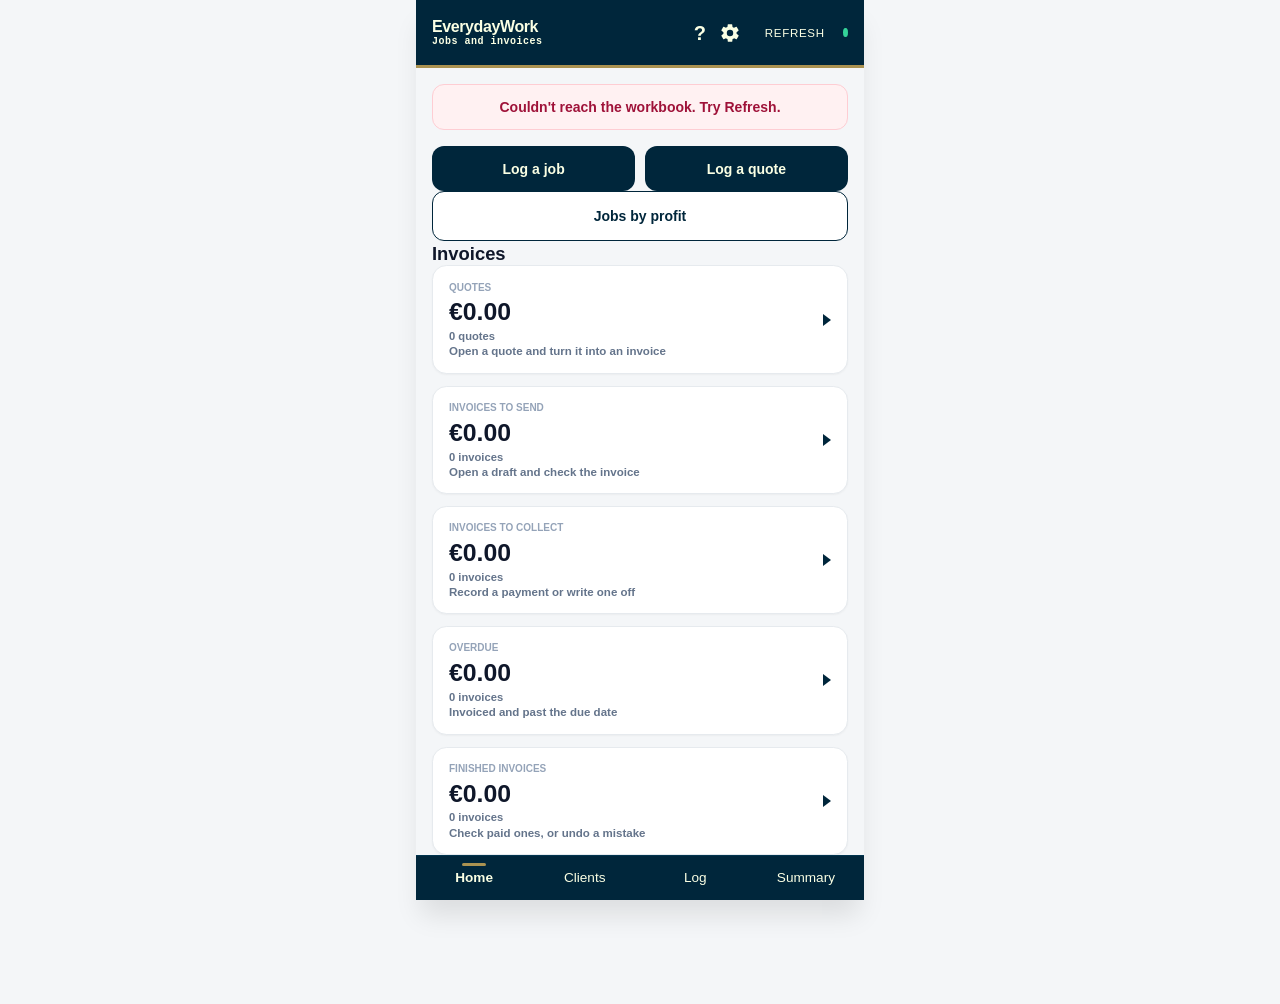
==== index.html @ d4d349ab "Add hourly, daily, and job price on Log a job. Apps Script writes the daily and job-price totals as " ====
<!DOCTYPE html>
<html lang="en">
<head>
  <meta charset="UTF-8">
  <title>EverydayWork</title>
  <meta name="viewport" content="width=device-width, initial-scale=1, maximum-scale=1, user-scalable=no, viewport-fit=cover">
  
  <!-- Link to your clean, external styles and logic engines -->
  <link rel="stylesheet" href="style.css?v=30">
  <script src="config.js?v=1"></script>
  <script defer src="app.js?v=45"></script>
</head>
<body>

  <div x-data="appState" class="shell" x-cloak>
    <header>
      <div>
        <h1>EverydayWork</h1>
        <p>Jobs and invoices</p>
      </div>
      <div class="status-box">
        <a class="icon-btn help-mark" href="help.html" aria-label="Help"><span aria-hidden="true">?</span></a>
        <button type="button" class="icon-btn" :class="tabSettingsClass ? 'cog-on' : ''" data-action="setSettingsTab" aria-label="Settings">
          <svg viewBox="0 0 24 24" width="22" height="22" aria-hidden="true"><path fill="currentColor" d="M19.14 12.94c.04-.31.06-.63.06-.94s-.02-.63-.06-.94l2.03-1.58a.5.5 0 0 0 .12-.64l-1.92-3.32a.5.5 0 0 0-.6-.22l-2.39.96a7.2 7.2 0 0 0-1.63-.94l-.36-2.54a.5.5 0 0 0-.5-.42h-3.84a.5.5 0 0 0-.5.42l-.36 2.54c-.59.22-1.14.54-1.63.94l-2.39-.96a.5.5 0 0 0-.6.22L2.71 8.84a.5.5 0 0 0 .12.64l2.03 1.58c-.04.31-.06.63-.06.94s.02.63.06.94l-2.03 1.58a.5.5 0 0 0-.12.64l1.92 3.32c.13.22.39.31.6.22l2.39-.96c.49.4 1.04.72 1.63.94l.36 2.54c.05.24.26.42.5.42h3.84c.24 0 .45-.18.5-.42l.36-2.54c.59-.22 1.14-.54 1.63-.94l2.39.96c.22.09.47 0 .6-.22l1.92-3.32a.5.5 0 0 0-.12-.64l-2.03-1.58zM12 15.5A3.5 3.5 0 1 1 12 8.5a3.5 3.5 0 0 1 0 7z"/></svg>
        </button>
        <button type="button" class="refresh-btn" data-action="refreshBooks" data-disable-when="saving">Refresh</button>
        <span class="dot" :class="loading ? 'syncing' : ''"></span>
      </div>
      <p class="wait-label" x-show="loading" x-text="loadingLabel"></p>
    </header>

    <div class="banner sample" x-show="dashboardNote" x-text="dashboardNote"></div>

    <main>
      <div id="save-feedback" x-show="feedback.text" :class="feedback.isError ? 'alert alert-error' : 'alert alert-success'" x-text="feedback.text"></div>
      <button type="button" class="btn-alt" x-show="mailAuthUrl" data-action="openMailAuth">Allow email sending</button>

      <!-- VIEW: DASHBOARD -->
      <div x-show="currentTab === 'dashboard'">
        <div x-show="dashView === 'home'" class="home-board">
          <div class="home-pair">
            <button type="button" data-action="setTrackerTab">Log a job</button>
            <button type="button" data-action="setQuoteTab">Log a quote</button>
          </div>
          <button type="button" class="btn-line" data-action="openProfitList">Jobs by profit</button>
          <h2 class="home-heading">Invoices</h2>
          <div class="pile-list">
            <button type="button" class="pile" data-action="openList" data-id="quote">
              <span class="pile-copy">
                <span class="metric-title">Quotes</span>
                <span class="metric-value" x-text="openQuoteAmount"></span>
                <span class="metric-sub" x-text="openQuoteCount"></span>
                <span class="pile-hint">Open a quote and turn it into an invoice</span>
              </span>
              <svg class="pile-chevron" viewBox="0 0 8 12" width="8" height="12" aria-hidden="true"><path fill="currentColor" d="M0 0l8 6-8 6z"/></svg>
            </button>
            <button type="button" class="pile" data-action="openList" data-id="send">
              <span class="pile-copy">
                <span class="metric-title">Invoices to send</span>
                <span class="metric-value" x-text="openSendAmount"></span>
                <span class="metric-sub" x-text="openSendCount"></span>
                <span class="pile-hint">Open a draft and check the invoice</span>
              </span>
              <svg class="pile-chevron" viewBox="0 0 8 12" width="8" height="12" aria-hidden="true"><path fill="currentColor" d="M0 0l8 6-8 6z"/></svg>
            </button>
            <button type="button" class="pile" data-action="openList" data-id="due">
              <span class="pile-copy">
                <span class="metric-title">Invoices to collect</span>
                <span class="metric-value" x-text="openCollectAmount"></span>
                <span class="metric-sub" x-text="openCollectCount"></span>
                <span class="pile-hint">Record a payment or write one off</span>
              </span>
              <svg class="pile-chevron" viewBox="0 0 8 12" width="8" height="12" aria-hidden="true"><path fill="currentColor" d="M0 0l8 6-8 6z"/></svg>
            </button>
            <button type="button" class="pile" data-action="openList" data-id="overdue">
              <span class="pile-copy">
                <span class="metric-title">Overdue</span>
                <span class="metric-value" x-text="openOverdueAmount"></span>
                <span class="metric-sub" x-text="openOverdueCount"></span>
                <span class="pile-hint">Invoiced and past the due date</span>
              </span>
              <svg class="pile-chevron" viewBox="0 0 8 12" width="8" height="12" aria-hidden="true"><path fill="currentColor" d="M0 0l8 6-8 6z"/></svg>
            </button>
            <button type="button" class="pile" data-action="openList" data-id="done">
              <span class="pile-copy">
                <span class="metric-title">Finished invoices</span>
                <span class="metric-value" x-text="openDoneAmount"></span>
                <span class="metric-sub" x-text="openDoneCount"></span>
                <span class="pile-hint">Check paid ones, or undo a mistake</span>
              </span>
              <svg class="pile-chevron" viewBox="0 0 8 12" width="8" height="12" aria-hidden="true"><path fill="currentColor" d="M0 0l8 6-8 6z"/></svg>
            </button>
          </div>
        </div>

        <div x-show="dashView === 'list'" class="sheet-page">
          <button type="button" class="back-home" data-action="showDashHome">Back to home</button>
          <h2 class="page-title" x-text="listTitle"></h2>
          <p class="page-lead" x-show="listShowsHint" x-text="listHint"></p>
          <div class="inv-stack">
            <template x-for="inv in visibleInvoices">
              <article class="inv-card" data-action="openInvoice" :data-id="inv.id">
                <div class="inv-client" x-text="inv.client"></div>
                <div class="inv-code" x-text="inv.line"></div>
                <div class="inv-facts">
                  <div class="inv-fact">
                    <span class="inv-k">Period</span>
                    <span x-text="inv.period"></span>
                  </div>
                  <div class="inv-fact">
                    <span class="inv-k">Invoice date</span>
                    <span x-text="inv.when"></span>
                  </div>
                  <div class="inv-fact">
                    <span class="inv-k">Hours</span>
                    <span x-text="inv.hours"></span>
                  </div>
                  <div class="inv-fact">
                    <span class="inv-k">Work</span>
                    <span x-text="inv.work"></span>
                  </div>
                </div>
                <div class="inv-amount" x-text="inv.amount"></div>
                <div class="inv-actions">
                  <button type="button" x-show="listShowsSend" data-action="markListInvoiced" :data-id="inv.id" data-disable-when="saving">Mark invoiced</button>
                  <button type="button" class="btn-line" x-show="listShowsSend" data-action="openInvoice" :data-id="inv.id" data-disable-when="saving">Open invoice</button>
                  <button type="button" class="btn-line" x-show="listShowsQuote" data-action="openInvoice" :data-id="inv.id" data-disable-when="saving">Open quote</button>
                  <button type="button" class="btn-line" x-show="listShowsCollect" data-action="openInvoice" :data-id="inv.id" data-disable-when="saving">View</button>
                  <button type="button" x-show="listShowsCollect" data-action="markListPaid" :data-id="inv.id" data-disable-when="saving">Mark paid</button>
                  <button type="button" class="btn-line" x-show="listShowsCollect" data-action="markListWrittenOff" :data-id="inv.id" data-disable-when="saving">Write off</button>
                  <button type="button" class="btn-line" x-show="listShowsDone" data-action="openInvoice" :data-id="inv.id" data-disable-when="saving">View</button>
                  <button type="button" class="btn-line btn-auto" x-show="listShowsDone" data-action="undoListStatus" :data-id="inv.id" data-disable-when="saving">Undo</button>
                </div>
              </article>
            </template>
          </div>
          <p class="page-lead" x-show="listEmpty" x-text="listEmptyLabel"></p>
        </div>

        <div x-show="dashView === 'profit'" class="sheet-page">
          <button type="button" class="back-home" data-action="showDashHome">Back to home</button>
          <h2 class="page-title">Jobs by profit</h2>
          <p class="page-lead">Amount due minus materials, hired equipment, mileage, and the loaded hourly cost stored on the job.</p>
          <div id="profit-list" class="inv-stack">
            <template x-for="job in profitJobs">
              <article class="inv-card">
                <div class="inv-client" x-text="job.title"></div>
                <div class="inv-code" x-text="job.meta"></div>
                <div class="inv-amount" x-text="job.profit"></div>
                <div class="inv-facts">
                  <div class="inv-fact">
                    <span class="inv-k">Amount due</span>
                    <span x-text="job.due"></span>
                  </div>
                  <div class="inv-fact">
                    <span class="inv-k">Materials</span>
                    <span x-text="job.materials"></span>
                  </div>
                  <div class="inv-fact">
                    <span class="inv-k">Hired equipment</span>
                    <span x-text="job.hired"></span>
                  </div>
                  <div class="inv-fact">
                    <span class="inv-k">Mileage</span>
                    <span x-text="job.mileage"></span>
                  </div>
                  <div class="inv-fact">
                    <span class="inv-k">Loaded cost</span>
                    <span x-text="job.loaded"></span>
                  </div>
                </div>
              </article>
            </template>
          </div>
          <p class="page-lead" x-show="profitJobsEmpty">No jobs yet.</p>
        </div>

        <div x-show="dashView === 'detail'" class="sheet-page">
          <button type="button" class="back-home" data-action="showDashHome">Back to home</button>
          <article class="invoice-sheet">
            <div class="invoice-head">
              <div>
                <p class="invoice-kicker" x-text="detailStatus"></p>
                <h2 class="page-title" x-text="detailCode"></h2>
                <p class="invoice-client" x-text="detailClient"></p>
                <p class="invoice-job" x-show="detailJobShow" x-text="detailJob"></p>
              </div>
              <div class="invoice-total-block">
                <span class="metric-title gold">Total</span>
                <span class="invoice-total" x-text="detailTotal"></span>
              </div>
            </div>
            <dl class="invoice-meta">
              <div>
                <dt>Invoice date</dt>
                <dd x-text="detailWhen"></dd>
              </div>
              <div>
                <dt>Due</dt>
                <dd x-text="detailDue"></dd>
              </div>
              <div>
                <dt>Hours</dt>
                <dd x-text="detailHours"></dd>
              </div>
              <div>
                <dt>Period</dt>
                <dd x-text="detailPeriod"></dd>
              </div>
            </dl>
            <div id="invoice-profit">
              <div class="invoice-total-row invoice-grand">
                <span>Profit</span>
                <span id="invoice-profit-figure" x-text="detailProfit"></span>
              </div>
              <p class="page-lead" id="invoice-profit-note" x-text="detailProfitNote"></p>
            </div>
            <div class="invoice-lines">
              <template x-for="line in detailLines">
                <div class="invoice-line">
                  <div class="invoice-line-main">
                    <span class="invoice-line-title" x-text="line.details"></span>
                    <span class="invoice-line-meta" x-text="line.meta"></span>
                  </div>
                  <span class="invoice-line-amt" x-text="line.amount"></span>
                </div>
              </template>
              <p class="page-lead" x-show="detailLinesEmpty">No lines on this invoice yet.</p>
            </div>
            <div class="invoice-totals" x-show="detailShowsVat">
              <div class="invoice-total-row">
                <span>Net</span>
                <span x-text="detailNet"></span>
              </div>
              <div class="invoice-total-row">
                <span x-text="detailVatLabel"></span>
                <span x-text="detailVat"></span>
              </div>
              <div class="invoice-total-row invoice-grand">
                <span>Total</span>
                <span x-text="detailTotal"></span>
              </div>
            </div>
          </article>
          <p class="page-lead" x-show="detailIsDraft">Check this invoice, then mark it invoiced.</p>
          <p class="page-lead" x-show="detailIsQuote">Turn this quote into an invoice when the client is ready.</p>
          <div class="send-dock">
            <div class="send-dock-inner">
              <div x-show="detailOverdue">
                <div class="inv-actions">
                  <button type="button" id="remind-whatsapp" data-action="remindOnWhatsApp" data-disable-when="saving">Remind</button>
                  <button type="button" id="email-reminder" class="btn-line" data-action="openEmailReminder" data-disable-when="saving">Email reminder</button>
                </div>
              </div>
              <button type="button" id="mark-invoiced" x-show="detailIsDraft" data-action="compileOpenInvoice" data-disable-when="saving">Mark invoiced</button>
              <button type="button" id="turn-into-invoice" x-show="detailIsQuote" data-action="convertQuote" data-disable-when="saving">Turn into invoice</button>
              <div class="inv-actions">
                <button type="button" x-show="detailShowPay" data-action="copyPayLink" data-disable-when="saving" :class="detailCanFinish ? '' : 'btn-line'">Copy pay link</button>
                <button type="button" data-action="downloadInvoicePdf" data-disable-when="saving" x-text="downloadPdfLabel" :class="detailCanFinish ? '' : 'btn-line'"></button>
                <button type="button" id="share-whatsapp" class="share-whatsapp" x-show="detailShowShare" data-action="shareOnWhatsApp" data-disable-when="saving" :class="detailCanFinish ? '' : 'btn-line'">Share on WhatsApp</button>
              </div>
              <p class="pay-copied" x-show="payCopied">Copied</p>
              <div x-show="detailPayUrl">
                <div class="pay-row">
                  <a class="pay-open" data-pay-link target="_blank" rel="noopener noreferrer" x-text="detailPayUrl"></a>
                </div>
              </div>
              <div x-show="detailShowEmail">
                <button type="button" class="btn-line" data-action="toggleEmail" data-disable-when="saving" x-text="emailToggleLabel"></button>
              </div>
              <div id="email-sheet" class="email-sheet" x-show="emailOpen">
                <div class="form-group">
                  <label class="to-label">To</label>
                  <input type="email" x-model="detailEmail" placeholder="client@company.com" data-disable-when="saving">
                </div>
                <div class="form-group">
                  <label class="to-label">Cc</label>
                  <input type="text" inputmode="email" x-model="detailCc" placeholder="Optional" autocomplete="off" data-disable-when="saving">
                </div>
                <p class="page-lead" x-show="ccNeedsDeploy">Cc is included after you paste Code.gs and deploy a new version.</p>
                <div class="form-group">
                  <label class="to-label">Note</label>
                  <textarea class="email-preview" x-model="detailMessage" rows="3" data-disable-when="saving"></textarea>
                </div>
                <button type="button" data-action="emailInvoicePdf" data-disable-when="saving" x-text="emailPdfLabel"></button>
              </div>
              <div x-show="detailCanFinish">
                <div class="inv-actions">
                  <button type="button" class="btn-line" data-action="markDetailPaid" data-disable-when="saving">Mark paid</button>
                  <button type="button" class="btn-line" data-action="markDetailWrittenOff" data-disable-when="saving">Write off</button>
                </div>
              </div>
              <button type="button" class="btn-quiet" x-show="detailCanSavePdf" data-action="saveInvoicePdf" data-disable-when="saving" x-text="savePdfLabel"></button>
              <button type="button" class="btn-line" x-show="detailCanUndo" data-action="undoDetailStatus" data-disable-when="saving">Undo</button>
              <button type="button" class="btn-quiet" x-show="driveUrl" data-action="openDriveLink">Open saved PDF in Drive</button>
            </div>
          </div>
        </div>
      </div>

      <!-- VIEW 1: TIME TRACKER LOGS -->
      <div x-show="currentTab === 'tracker'">
        <section>
          <div class="alert alert-success" x-show="jobLogged.text">
            <p class="job-logged-line">
              <span x-text="jobLogged.text"></span>
              <button type="button" class="text-btn" data-action="viewLoggedInvoice" data-disable-when="saving" x-text="viewLoggedLabel"></button>
            </p>
          </div>
          <div class="card-title" x-text="logTitle"></div>
          
          <div class="form-group">
            <label>Client</label>
            <select x-model="form.clientName" @change="onClientChange">
              <option value="">-- Choose client --</option>
              <template x-for="client in clients">
                <option :value="client.name" x-text="client.name"></option>
              </template>
            </select>
          </div>

          <div x-show="showJobInvoice">
            <div class="form-group">
              <label>Invoice</label>
              <select x-model="form.invoiceMode" @change="onInvoiceModeChange">
                <option value="new">New invoice</option>
                <option value="existing">Add to invoice</option>
              </select>
            </div>
            <div class="form-group" x-show="showExistingInvoices">
              <label>Existing invoice</label>
              <select x-model="form.invoiceId" @change="syncInvoiceHint">
                <option value="">-- Choose invoice --</option>
                <template x-for="inv in clientInvoices">
                  <option :value="inv.id" x-text="inv.label"></option>
                </template>
              </select>
            </div>
            <p class="shift-note" x-show="invoiceHint" x-text="invoiceHint"></p>
          </div>
          <p class="shift-note" x-show="quoteHint" x-text="quoteHint"></p>

          <div class="form-group">
            <label>Date</label>
            <input type="text" inputmode="numeric" x-model="form.date" @change="normalizeJobDate" @input="syncOvernight" placeholder="30/09/2026" autocomplete="off" spellcheck="false">
          </div>

          <div class="form-group">
            <label>Job</label>
            <textarea x-model="form.jobDetails" rows="2" placeholder="What did you do?"></textarea>
          </div>

          <details id="price-group" class="option-group">
            <summary x-text="priceSummary"></summary>
            <div class="grid-3">
              <button type="button" id="price-hourly" class="seg" :class="priceHourlyOn ? 'seg-on' : ''" data-action="setPriceMode" data-id="hourly">Hourly</button>
              <button type="button" id="price-daily" class="seg" :class="priceDailyOn ? 'seg-on' : ''" data-action="setPriceMode" data-id="daily">Daily</button>
              <button type="button" id="price-job" class="seg" :class="priceJobOn ? 'seg-on' : ''" data-action="setPriceMode" data-id="job">Job price</button>
            </div>
            <p class="vat-note">Hourly uses the start and finish times. Daily is days × the length of the day × the hourly rate. Job price is one amount.</p>
          </details>

          <div x-show="showHourlyFields">
            <div class="grid-2">
              <div class="form-group">
                <label>Start</label>
                <input id="job-start" type="time" x-model="form.start" @change="syncOvernight" @input="syncOvernight" step="60">
              </div>
              <div class="form-group">
                <label>Finish</label>
                <input id="job-finish" type="time" x-model="form.finish" @change="syncOvernight" @input="syncOvernight" step="60">
              </div>
            </div>
            <p class="shift-note" x-show="overnight" x-text="overnightLabel"></p>
            <div class="form-group">
              <label>Break</label>
              <select id="job-break" x-model="form.lunch">
                <option value="na">None</option>
                <option value="half hour">30 mins</option>
                <option value="hour">1 hr</option>
                <option value="hour and half">1.5 hrs</option>
                <option value="two hours">2 hrs</option>
              </select>
            </div>
          </div>

          <div x-show="showDailyFields">
            <div class="form-group">
              <label>Days</label>
              <input id="daily-days" type="text" inputmode="decimal" x-model="form.days" @input="syncPricePreview" placeholder="2">
            </div>
            <div class="form-group">
              <label>Day length</label>
              <select id="daily-length" x-model="form.dayLength" @change="syncPricePreview">
                <option value="8">8 hours</option>
                <option value="10">10 hours</option>
                <option value="12">12 hours</option>
              </select>
            </div>
            <div class="form-group">
              <label>Hourly rate</label>
              <input id="daily-rate" type="text" inputmode="decimal" x-model="form.dailyRate" @input="syncPricePreview" placeholder="40">
            </div>
          </div>

          <div x-show="showJobFields">
            <div class="form-group">
              <label>Job price</label>
              <input id="job-price" type="text" inputmode="decimal" x-model="form.jobPrice" @input="syncPricePreview" placeholder="500">
            </div>
          </div>

          <div x-show="showPricePreview">
            <p id="price-preview" class="shift-note" x-text="pricePreviewLabel"></p>
            <p id="price-amount" class="metric-value" x-text="pricePreviewAmount"></p>
          </div>

          <div class="form-group">
            <label for="job-materials">Materials</label>
            <input id="job-materials" type="text" inputmode="decimal" x-model="form.materials" placeholder="0">
          </div>
          <div class="form-group">
            <label for="job-hired">Hired equipment</label>
            <input id="job-hired" type="text" inputmode="decimal" x-model="form.hired" placeholder="0">
          </div>
          <div class="form-group">
            <label for="job-mileage">Mileage (km)</label>
            <input id="job-mileage" type="text" inputmode="decimal" x-model="form.mileageKm" placeholder="0">
          </div>
          <p class="page-lead">Optional. A blank box counts as zero. The mileage rate and loaded hourly cost come from Settings and stay on the job.</p>

          <button type="button" data-disable-when="saving" @click="submitForm" x-text="logButtonLabel"></button>
        </section>
      </div>

      <!-- VIEW: CLIENT RECORDS -->
      <div x-show="currentTab === 'clients'">
        <div x-show="clientView === 'list'">
          <section>
            <div class="card-title">Clients</div>
            <p class="shift-note">Clients you bill.</p>
            <button type="button" class="btn-alt" data-action="newClient">New client</button>
            <template x-for="client in clientRecords">
              <button type="button" class="inv-row" data-action="editClient" :data-id="client.name">
                <span class="inv-main">
                  <span class="inv-title" x-text="client.name"></span>
                  <span class="inv-meta" x-text="client.meta"></span>
                </span>
                <span class="inv-side">
                  <span class="inv-amt" x-text="client.rateLabel"></span>
                </span>
              </button>
            </template>
            <p class="shift-note" x-show="clientRecordsEmpty">No clients yet.</p>
          </section>
        </div>
        <div x-show="clientView === 'form'">
          <section>
            <div class="card-title" x-text="clientFormTitle"></div>
            <button type="button" class="btn-ghost" data-action="showClientList">Back to clients</button>
            <div class="form-group">
              <label>Name</label>
              <input type="text" x-model="clientForm.name" placeholder="Client name">
            </div>
            <div class="form-group">
              <label>Address 1</label>
              <input type="text" x-model="clientForm.address1">
            </div>
            <div class="form-group">
              <label>Address 2</label>
              <input type="text" x-model="clientForm.address2">
            </div>
            <div class="form-group">
              <label>Address 3</label>
              <input type="text" x-model="clientForm.address3">
            </div>
            <div class="form-group">
              <label>Address 4</label>
              <input type="text" x-model="clientForm.address4">
            </div>
            <div class="grid-2">
              <div class="form-group">
                <label>Rate</label>
                <input type="text" inputmode="decimal" x-model="clientForm.rate" placeholder="0.00">
              </div>
              <div class="form-group">
                <label>Payment Terms</label>
                <input type="text" inputmode="numeric" x-model="clientForm.terms" placeholder="Days">
              </div>
            </div>
            <div class="form-group">
              <label>Contact person</label>
              <input type="text" x-model="clientForm.contact">
            </div>
            <div class="form-group">
              <label>Email address</label>
              <input type="email" x-model="clientForm.email" placeholder="name@company.com">
            </div>
            <div class="form-group">
              <label>Phone number</label>
              <input type="tel" x-model="clientForm.phone">
            </div>
            <p class="shift-note">Rate applies to draft invoices and new shifts. Invoices that have left Draft keep the rate they were billed at. Changing the name updates that name on this client's time rows.</p>
            <button type="button" data-action="saveClient" data-disable-when="saving" x-text="clientButtonLabel"></button>
          </section>
        </div>
      </div>

      <!-- VIEW: FINANCIAL SUMMARY -->
      <div x-show="currentTab === 'summary'">
        <section>
          <div class="card-title" x-text="activeLabel"></div>
          <div class="grid-2">
            <button type="button" class="seg" :class="periodWeekClass ? 'seg-on' : ''" data-action="setPeriod" data-id="week">Week</button>
            <button type="button" class="seg" :class="periodMonthClass ? 'seg-on' : ''" data-action="setPeriod" data-id="month">Month</button>
            <button type="button" class="seg" :class="periodQuarterClass ? 'seg-on' : ''" data-action="setPeriod" data-id="quarter">Quarter</button>
            <button type="button" class="seg" :class="periodYearClass ? 'seg-on' : ''" data-action="setPeriod" data-id="year">Financial year</button>
          </div>
          <div class="grid-2">
            <div class="metric-box">
              <span class="metric-title">Hours worked</span>
              <span class="metric-value" x-text="activeHours"></span>
              <span class="metric-sub" x-text="activeShifts"></span>
            </div>
            <div class="metric-box">
              <span class="metric-title">Work value</span>
              <span class="metric-value" x-text="activeBillable"></span>
              <span class="metric-sub" x-text="activeClients"></span>
            </div>
            <div class="metric-box">
              <span class="metric-title">Average rate</span>
              <span class="metric-value" x-text="activeAvg"></span>
              <span class="metric-sub">Per hour worked</span>
            </div>
            <div class="metric-box">
              <span class="metric-title">Top client</span>
              <span class="metric-value metric-value-sm" x-text="activeTop"></span>
            </div>
          </div>
          <!--p class="shift-note" x-text="periodNote"></p>-->
        </section>
        <section>
          <div class="card-title">Financial summary</div>
          <p class="shift-note">Figures below are indicative, please check with your accountant</p>
          <button type="button" class="see-more" data-action="toggleTaxRates" x-text="taxRatesLabel"></button>
          <p class="shift-note" x-show="taxRatesOpen">For a single sole trader, on 2026 Irish rates, using this financial year’s recorded work minus written-off invoices and the expenses you type. No other income is included. Income tax is 20% up to €44,000 and 40% after that, with a €2,000 personal credit and a €2,000 earned income credit. USC starts above €13,000, and self-employed income over €100,000 is at 11%. PRSI is Class S at 4.2%, with a €650 minimum from €5,000 of income. That rate rises to 4.35% from 1 October 2026. VAT, pensions, and other credits are left out.</p>
          <div class="card-title" x-text="summaryPeriod"></div>
          <div class="grid-2">
            <div class="metric-box">
              <span class="metric-title">Work recorded</span>
              <span class="metric-value" x-text="summaryWork"></span>
              <span class="metric-sub" x-text="summaryHours"></span>
            </div>
            <div class="metric-box">
              <span class="metric-title">Paid</span>
              <span class="metric-value" x-text="summaryPaid"></span>
            </div>
            <div class="metric-box">
              <span class="metric-title">Still to collect</span>
              <span class="metric-value" x-text="summaryDue"></span>
            </div>
            <div class="metric-box">
              <span class="metric-title">Written off</span>
              <span class="metric-value" x-text="summaryWrittenOff"></span>
            </div>
            <div class="metric-box">
              <span class="metric-title">VAT on invoiced</span>
              <span class="metric-value" x-text="summaryVat"></span>
              <span class="metric-sub">Invoiced and paid this financial year</span>
            </div>
          </div>
          <button type="button" class="btn-line" data-action="exportAccountantCsv" data-disable-when="saving">Export for accountant</button>
          <p class="page-lead">InvoiceList as a CSV, including drafts and the VAT columns stored on each row.</p>
          <div class="form-group">
            <label>Allowable expenses</label>
            <input type="text" inputmode="decimal" x-model="taxExpenses" @input="syncSummary" placeholder="0" data-disable-when="saving">
          </div>
          <p class="shift-note" x-show="summaryExpenseNote" x-text="summaryExpenseNote"></p>
          <div class="metric-box">
            <span class="metric-title">Estimated profit</span>
            <span class="metric-value" x-text="summaryProfit"></span>
          </div>
          <div class="card-title">Tax to set aside</div>
          <div class="grid-2">
            <div class="metric-box">
              <span class="metric-title">Income tax</span>
              <span class="metric-value" x-text="summaryIncomeTax"></span>
            </div>
            <div class="metric-box">
              <span class="metric-title">USC</span>
              <span class="metric-value" x-text="summaryUsc"></span>
            </div>
            <div class="metric-box">
              <span class="metric-title">PRSI</span>
              <span class="metric-value" x-text="summaryPrsi"></span>
            </div>
            <div class="metric-box alt">
              <span class="metric-title">Set aside</span>
              <span class="metric-value" x-text="summaryTax"></span>
            </div>
          </div>
        </section>
      </div>

      <!-- VIEW: SETTINGS -->
      <div x-show="currentTab === 'settings'">
        <section>
          <div class="card-title">Settings</div>
          <p class="shift-note">Your business defaults. Each name is the setting and the box is the value.</p>
          <div class="form-group">
            <label>Logo</label>
            <div id="logo-wrap" class="logo-frame">
              <img id="logo-preview" alt="Logo" src="logo.png?v=1">
            </div>
            <p class="shift-note" x-show="logoEmpty">No logo on the invoice yet. Choose a PNG or JPEG and save settings.</p>
            <input id="logo-file" type="file" accept="image/png,image/jpeg" @change="onLogoPicked" data-disable-when="saving">
          </div>
          <div class="form-group" x-show="settingsShow.rate">
            <label>Default Hourly Rate</label>
            <input type="text" inputmode="decimal" x-model="settingsForm.rate" data-disable-when="saving">
          </div>
          <div class="form-group" x-show="settingsShow.yearEnd">
            <label>Financial Year End</label>
            <input type="text" x-model="settingsForm.yearEnd" placeholder="31 October" data-disable-when="saving">
          </div>
          <div class="form-group" x-show="settingsShow.currency">
            <label>Default Currency</label>
            <input type="text" x-model="settingsForm.currency" data-disable-when="saving">
          </div>
          <div class="form-group" x-show="settingsShow.name">
            <label>Business Name</label>
            <input type="text" x-model="settingsForm.name" data-disable-when="saving">
          </div>
          <div class="form-group" x-show="settingsShow.address">
            <label>Business Address</label>
            <input type="text" x-model="settingsForm.address" data-disable-when="saving">
          </div>
          <div class="form-group" x-show="settingsShow.email">
            <label>Business Email</label>
            <input type="email" x-model="settingsForm.email" data-disable-when="saving">
          </div>
          <div class="form-group" x-show="settingsShow.website">
            <label>Website</label>
            <input type="text" x-model="settingsForm.website" data-disable-when="saving">
          </div>
          <div class="form-group" x-show="settingsShow.phone">
            <label>Business Phone</label>
            <input type="tel" x-model="settingsForm.phone" data-disable-when="saving">
          </div>
          <div class="form-group" x-show="settingsShow.bank">
            <label>Bank Account Name</label>
            <input type="text" x-model="settingsForm.bank" data-disable-when="saving">
          </div>
          <div class="form-group" x-show="settingsShow.iban">
            <label>IBAN</label>
            <input type="text" x-model="settingsForm.iban" data-disable-when="saving">
          </div>
          <div class="form-group" x-show="settingsShow.paymentTerms">
            <label>Payment terms</label>
            <input type="text" inputmode="numeric" x-model="settingsForm.paymentTerms" data-disable-when="saving">
            <p class="vat-note">Days after the invoice date. A client with their own terms uses those. The due date is written when the invoice is marked invoiced.</p>
          </div>
          <div class="form-group" x-show="settingsShow.loadedCost">
            <label for="loaded-hourly-cost">Loaded hourly cost</label>
            <input id="loaded-hourly-cost" type="text" inputmode="decimal" x-model="settingsForm.loadedCost" data-disable-when="saving">
            <p class="page-lead">One hourly figure for insurance, the van, pension, and health.</p>
          </div>
          <div class="form-group" x-show="settingsShow.mileageRate">
            <label for="mileage-rate">Mileage rate</label>
            <input id="mileage-rate" type="text" inputmode="decimal" x-model="settingsForm.mileageRate" placeholder="0.00" data-disable-when="saving">
            <p class="page-lead">Euros per km. Each job keeps the rate stored when it was logged.</p>
          </div>
          <details class="option-group" x-show="settingsShow.vat">
            <summary>VAT</summary>
            <p class="vat-note">VAT changes apply to new invoices only.</p>
            <div x-show="settingsShow.vatApplied">
              <div class="switch-row">
                <span class="switch-label">Charge VAT <span x-text="vatSwitchLabel"></span></span>
                <button type="button" class="switch" data-action="toggleVat" :class="vatOn ? 'switch-on' : ''" aria-label="Charge VAT">
                  <span class="switch-knob"></span>
                </button>
              </div>
            </div>
            <div class="form-group" x-show="settingsShow.vatRate">
              <label>VAT rate (%)</label>
              <input type="text" inputmode="decimal" x-model="settingsForm.vatRate" data-disable-when="saving">
            </div>
          </details>
          <div id="settings-extra"></div>
          <button type="button" data-action="saveSettings" data-disable-when="saving" x-text="settingsButtonLabel"></button>
        </section>
      </div>
    </main>

    <nav>
      <button :class="tabDashClass ? 'nav-on' : ''" @click="setDashTab">Home</button>
      <button :class="tabClientsClass ? 'nav-on' : ''" @click="setClientsTab">Clients</button>
      <button :class="tabTrackerClass ? 'nav-on' : ''" @click="setTrackerTab">Log</button>
      <button :class="tabSummaryClass ? 'nav-on' : ''" @click="setSummaryTab">Summary</button>
    </nav>
  </div>

</body>
</html>
---- style.css ----
[x-cloak] { display: none !important; }
body { font-family: -apple-system, BlinkMacSystemFont, "Segoe UI", Roboto, Arial, sans-serif; background-color: #f4f6f8; margin: 0; padding-bottom: 6.5rem; color: #1e293b; -webkit-font-smoothing: antialiased; }
.shell { max-width: 28rem; margin: 0 auto; min-height: 100vh; flex-direction: column; display: flex; background-color: #f4f6f8; box-shadow: 0 20px 25px -5px rgb(0 0 0 / 0.1); }
header { background-color: #00263B; color: #FAFFE4; padding: 1rem; display: flex; justify-content: space-between; align-items: center; flex-wrap: wrap; gap: 0.35rem 0.75rem; position: sticky; top: 0; z-index: 50; border-bottom: 3px solid #AA9251; }
.wait-label { flex: 1 0 100%; margin: 0; font-size: 0.75rem; font-weight: 700; color: #FAFFE4; font-family: inherit; line-height: 1.4; overflow-wrap: anywhere; }
header h1 { margin: 0; font-size: 1rem; font-weight: 700; letter-spacing: -0.025em; }
header p { margin: 0; font-size: 10px; color: #FAFFE4; font-family: monospace; font-weight: bold; letter-spacing: 0.05em; }
.status-box { display: flex; align-items: center; gap: 0.35rem; }
header .icon-btn { width: auto; background: transparent; color: #FAFFE4; border: 0; padding: 0.35rem; display: flex; align-items: center; justify-content: center; border-radius: 0.5rem; }
header a.icon-btn { text-decoration: none; }
header .icon-btn.cog-on { background: #01344f; }
header .help-mark { width: 1.9rem; height: 1.9rem; padding: 0; font-size: 1.25rem; font-weight: 700; line-height: 1; }
header .help-chip { display: inline-flex; align-items: center; justify-content: center; border: 1.5px solid #FAFFE4; color: #FAFFE4; background: transparent; border-radius: 0.55rem; padding: 0.4rem 0.85rem; font-size: 0.95rem; font-weight: 600; line-height: 1; text-decoration: none; }
header .icon-btn.cog-ring { width: 2.15rem; height: 2.15rem; padding: 0; border: 1.5px solid #FAFFE4; border-radius: 999px; }
header .icon-btn.cog-ring svg { width: 18px; height: 18px; }
.help-page { display: flex; flex-direction: column; }
.help-page .page-title { margin-bottom: 0.35rem; }
.help-page > .page-lead { margin-bottom: 1.05rem; }
.help-steps { list-style: none; margin: 0 0 1.05rem; padding: 0; display: flex; flex-direction: column; gap: 0.85rem; }
.help-step { background: #ffffff; border: 1px solid #e6eaee; border-radius: 0.95rem; padding: 1rem 1.05rem 1.05rem; box-shadow: 0 1px 2px rgb(0 0 0 / 0.04); }
.help-step-head { display: flex; align-items: center; gap: 0.7rem; }
.help-num { width: 1.75rem; height: 1.75rem; flex: 0 0 1.75rem; display: flex; align-items: center; justify-content: center; background: #00263B; color: #FAFFE4; border-radius: 0.35rem; font-size: 0.95rem; font-weight: 700; line-height: 1; }
.help-step h3 { margin: 0; font-size: 1.05rem; font-weight: 700; color: #00263B; }
.help-step p { margin: 0.55rem 0 0; color: #64748b; font-size: 0.95rem; font-weight: 500; line-height: 1.45; }
.help-note { margin: 0; }
.refresh-btn { border: 0; background: transparent; color: inherit; font: inherit; font-size: 0.72rem; letter-spacing: 0.06em; text-transform: uppercase; cursor: pointer; padding: 0.35rem 0.2rem; }
a.refresh-btn { text-decoration: none; }
.dot { width: 0.6rem; height: 0.6rem; border-radius: 50%; display: inline-block; background-color: #34d399; }
.dot.syncing { background-color: #FAFFE4; animation: pulse 2s cubic-bezier(0.4, 0, 0.6, 1) infinite; }
.banner { background-color: #00263B; border-bottom: 1px solid #01344f; padding: 0.5rem 0.75rem; text-align: left; font-size: 0.75rem; font-weight: 600; color: #FAFFE4; line-height: 1.4; overflow-wrap: anywhere; }
main { padding: 1rem; flex: 1; display: flex; flex-direction: column; gap: 1rem; background-color: #f4f6f8; }
.home-board { display: flex; flex-direction: column; gap: 0.85rem; }
.home-pair { display: grid; grid-template-columns: 1fr 1fr; gap: 0.6rem; }
.home-pair button { padding: 0.9rem 0.45rem; }
.home-heading { margin: 0.15rem 0 0; font-size: 1.15rem; font-weight: 700; color: #0f172a; }
.pile-list { display: flex; flex-direction: column; gap: 0.75rem; }
button.pile { display: flex; align-items: center; justify-content: space-between; gap: 0.75rem; width: 100%; text-align: left; background: #ffffff; color: #0f172a; border: 1px solid #e6eaee; border-radius: 0.9rem; padding: 0.95rem 1rem; font-weight: 700; box-shadow: 0 1px 2px rgb(0 0 0 / 0.04); }
.pile-copy { display: flex; flex-direction: column; min-width: 0; }
button.pile .metric-value { font-size: 1.55rem; margin-top: 0.3rem; }
.pile-hint { display: block; margin-top: 0.2rem; font-size: 0.72rem; font-weight: 600; color: #64748b; text-transform: none; letter-spacing: 0; }
.pile-empty { display: block; margin-top: 0.35rem; font-size: 0.95rem; font-weight: 600; color: #64748b; text-transform: none; letter-spacing: 0; }
.pile-chevron { flex-shrink: 0; color: #00263B; }
.sheet-page > * + * { margin-top: 0.85rem; }
.sheet-page > .page-lead { margin-top: 0.3rem; }
.sheet-page > .inv-stack { margin-top: 1rem; }
.page-title { margin: 0; font-size: 1.7rem; font-weight: 700; color: #00263B; letter-spacing: -0.02em; }
.page-lead { margin: 0; color: #64748b; font-size: 0.95rem; font-weight: 500; }
.pay-row { display: flex; align-items: center; gap: 0.55rem; margin: 0.15rem 0 0.85rem; }
a.pay-open { flex: 1 1 auto; min-width: 0; overflow-wrap: anywhere; color: #00263B; font-weight: 700; font-size: 0.92rem; }
button.pay-copy { width: 2.5rem; height: 2.5rem; flex: 0 0 2.5rem; padding: 0; background: #ffffff; color: #00263B; border: 1px solid #e2e8f0; border-radius: 0.65rem; display: flex; align-items: center; justify-content: center; }
button.pay-copy:disabled { background: #ffffff; color: #94a3b8; }
.pay-copied { margin: -0.35rem 0 0.75rem; color: #065f46; font-size: 0.8rem; font-weight: 700; }
.inv-stack { display: flex; flex-direction: column; gap: 0.85rem; }
.inv-card { background: #ffffff; border: 1px solid #e6eaee; border-radius: 0.95rem; padding: 1rem 1.05rem 1.05rem; box-shadow: 0 1px 2px rgb(0 0 0 / 0.04); cursor: pointer; }
.inv-client { font-size: 1.15rem; font-weight: 700; color: #00263B; }
.inv-code { margin-top: 0.15rem; color: #64748b; font-size: 0.92rem; font-weight: 500; }
.inv-facts { margin-top: 0.45rem; display: flex; flex-direction: column; gap: 0.16rem; }
.inv-fact { display: flex; gap: 0.45rem; align-items: baseline; font-size: 0.9rem; line-height: 1.35; color: #1e293b; font-weight: 500; }
.inv-k { flex: 0 0 auto; font-weight: 700; color: #64748b; }
.inv-fact span:last-child { min-width: 0; overflow-wrap: anywhere; }
.inv-amount { margin-top: 0.5rem; font-size: 1.55rem; font-weight: 700; color: #00263B; line-height: 1.15; }
.inv-actions { display: flex; gap: 0.65rem; align-items: center; }
.inv-card .inv-actions { margin-top: 0.9rem; }
.inv-actions button { flex: 1 1 0; width: auto; }
button.btn-line { background: #ffffff; color: #00263B; border: 1.5px solid #00263B; }
button.btn-quiet { width: auto; align-self: center; background: transparent; color: #64748b; padding: 0.15rem 0.35rem; font-size: 0.8rem; font-weight: 700; }
button.btn-quiet:disabled { background: transparent; color: #94a3b8; }
.send-dock .pay-row, .send-dock .pay-copied { margin: 0; }
.send-dock .share-whatsapp { flex: 1 1 100%; }
button.btn-line.btn-auto { flex: 0 0 auto; padding-left: 1.15rem; padding-right: 1.15rem; }
.send-bar { background: #00263B; color: #FAFFE4; border-radius: 0.75rem; padding: 0.85rem 1rem; font-weight: 700; overflow-wrap: anywhere; }
.send-heading { margin: 0; font-size: 1.2rem; font-weight: 700; color: #00263B; }
button.back-home { width: auto; align-self: flex-start; background: transparent; color: #00263B; font-size: 0.85rem; font-weight: 700; padding: 0; text-align: left; }
label.to-label { text-transform: none; letter-spacing: 0; font-size: 0.95rem; font-weight: 600; color: #334155; }
textarea.email-preview { min-height: 4.25rem; line-height: 1.4; white-space: pre-wrap; background: #ffffff; }
.invoice-sheet { background: #ffffff; border: 1px solid #e6eaee; border-radius: 0.95rem; padding: 1rem 1rem 0.75rem; box-shadow: 0 1px 2px rgb(0 0 0 / 0.04); scroll-margin-top: 5.25rem; }
.invoice-head { display: flex; justify-content: space-between; align-items: flex-start; gap: 0.75rem; }
.invoice-head > div:first-child { min-width: 0; }
.invoice-sheet .page-title { overflow-wrap: anywhere; }
.invoice-meta > div { min-width: 0; }
.inv-actions { flex-wrap: wrap; }
.invoice-kicker { margin: 0; font-size: 0.72rem; font-weight: 700; letter-spacing: 0.06em; text-transform: uppercase; color: #64748b; }
.invoice-client { margin: 0.15rem 0 0; font-size: 1.05rem; font-weight: 700; color: #00263B; overflow-wrap: anywhere; }
.invoice-job { margin: 0.25rem 0 0; color: #334155; font-size: 0.92rem; font-weight: 600; overflow-wrap: anywhere; }
.invoice-total-block { flex: 0 0 auto; text-align: right; }
.invoice-total { display: block; margin-top: 0.15rem; font-size: 1.45rem; font-weight: 700; color: #00263B; line-height: 1.1; }
.invoice-meta { display: grid; grid-template-columns: 1fr 1fr; gap: 0.55rem 0.75rem; margin: 0.9rem 0 0; }
.invoice-meta dt { font-size: 0.68rem; font-weight: 700; letter-spacing: 0.04em; text-transform: uppercase; color: #94a3b8; }
.invoice-meta dd { margin: 0.12rem 0 0; font-size: 0.92rem; font-weight: 600; color: #1e293b; overflow-wrap: anywhere; }
.invoice-lines { margin-top: 0.85rem; border-top: 1px solid #e6eaee; }
.invoice-line { display: flex; justify-content: space-between; align-items: flex-start; gap: 0.75rem; padding: 0.7rem 0; border-bottom: 1px solid #f1f5f9; }
.invoice-line-main { min-width: 0; }
.invoice-line-title { display: block; font-weight: 700; color: #00263B; overflow-wrap: anywhere; }
.invoice-line-meta { display: block; margin-top: 0.15rem; color: #64748b; font-size: 0.8rem; font-weight: 600; overflow-wrap: anywhere; }
.invoice-line-amt { flex: 0 0 auto; font-weight: 700; color: #00263B; }
.invoice-totals { margin-top: 0.35rem; }
.option-group { border: 1px solid #e2e8f0; border-radius: 0.85rem; padding: 0.35rem 0.9rem 0.9rem; background: #ffffff; }
.option-group summary { cursor: pointer; font-weight: 700; color: #00263B; padding: 0.6rem 0; }
.option-group[open] summary { margin-bottom: 0.15rem; }
.vat-note { margin: 0 0 0.85rem; color: #64748b; font-size: 0.85rem; font-weight: 600; line-height: 1.4; }
.switch-row { display: flex; align-items: center; justify-content: space-between; gap: 0.75rem; margin-bottom: 0.85rem; }
.switch-label { font-size: 0.95rem; font-weight: 700; color: #00263B; text-transform: none; letter-spacing: 0; }
button.switch { width: 3.15rem; height: 1.85rem; flex: 0 0 3.15rem; padding: 0.18rem; border-radius: 999px; background: #e2e8f0; position: relative; }
button.switch.switch-on { background: #00263B; }
.switch-knob { display: block; width: 1.45rem; height: 1.45rem; border-radius: 999px; background: #ffffff; transform: translateX(0); }
button.switch.switch-on .switch-knob { transform: translateX(1.3rem); }
.invoice-total-row { display: flex; justify-content: space-between; gap: 0.75rem; padding: 0.22rem 0; font-size: 0.92rem; font-weight: 600; color: #334155; }
.invoice-grand { margin-top: 0.15rem; padding-top: 0.45rem; border-top: 2px solid #AA9251; font-size: 1.05rem; font-weight: 700; color: #00263B; }
.email-sheet { background: #ffffff; border: 1px solid #e6eaee; border-radius: 0.85rem; padding: 0.7rem; }
.email-sheet > * + * { margin-top: 0.55rem; }
.email-sheet button { padding: 0.7rem; }
.send-dock { position: sticky; bottom: 4.4rem; z-index: 30; background: #f4f6f8; padding-top: 0.35rem; max-height: calc(100dvh - 9.5rem); overflow-y: auto; }
.send-dock-inner { display: flex; flex-direction: column; gap: 0.55rem; }
.metric-title.gold { color: #AA9251; }
.metric-box.alt .metric-title.gold { color: #AA9251; }
section { background: #ffffff; border: 1px solid #f1f5f9; border-radius: 1rem; padding: 1.25rem; display: flex; flex-direction: column; gap: 1rem; box-shadow: 0 1px 2px 0 rgb(0 0 0 / 0.05); }
section + section { margin-top: 1rem; }
.card-title { font-size: 1rem; font-weight: 700; color: #0f172a; margin: 0; padding-bottom: 0.5rem; border-bottom: 1px solid #f1f5f9; }
.form-group { display: flex; flex-direction: column; gap: 0.375rem; }
label { font-size: 0.75rem; font-weight: 700; color: #64748b; text-transform: uppercase; letter-spacing: 0.05em; }
select, input, textarea { width: 100%; background-color: #f8fafc; border: 1px solid #e2e8f0; border-radius: 0.75rem; padding: 0.75rem; font-size: 0.875rem; color: #0f172a; box-sizing: border-box; font-family: inherit; }
input:disabled, textarea:disabled, select:disabled { background-color: #f1f5f9; color: #64748b; }
.grid-2 { display: grid; grid-template-columns: 1fr 1fr; gap: 0.75rem; }
.grid-3 { display: grid; grid-template-columns: 1fr 1fr 1fr; gap: 0.5rem; }
input[type="time"], input[type="date"], input[type="file"] { min-height: 2.75rem; }
.logo-frame { display: block; background: #ffffff; border: 1px solid #e2e8f0; border-radius: 0.75rem; padding: 0.75rem; }
.logo-frame img { display: block; max-width: 100%; max-height: 12rem; margin: 0 auto; object-fit: contain; }
.shift-note { margin: 0; font-size: 0.75rem; font-weight: 600; color: #FAFFE4; background: #00263B; border-radius: 0.75rem; padding: 0.5rem 0.75rem; }
button { width: 100%; background-color: #00263B; color: #FAFFE4; font-weight: 600; padding: 1rem; border-radius: 0.75rem; border: none; font-size: 0.875rem; cursor: pointer; }
button:disabled { background-color: #f1f5f9; color: #94a3b8; cursor: not-allowed; }
button.btn-alt { background-color: #00263B; color: #FAFFE4; }
button.btn-paid { background-color: #047857; }
button.btn-unpaid { background-color: #b45309; }
button.btn-bad { background-color: #be123c; }
nav { background-color: #00263B; color: #FAFFE4; display: flex; justify-content: center; padding: 0.45rem 0.35rem 0.7rem; position: fixed; bottom: 0; left: 0; right: 0; max-width: 28rem; margin: 0 auto; z-index: 50; border-top: 1px solid #01344f; box-sizing: border-box; gap: 0.35rem; }
nav button, nav a { background: none; color: #FAFFE4; font-size: 0.85rem; display: flex; align-items: center; justify-content: center; padding: 0.45rem 0.15rem 0.15rem; width: auto; min-width: 0; flex: 1 1 0; font-weight: 500; line-height: 1.2; text-align: center; text-decoration: none; }
button.see-more { width: auto; align-self: flex-start; background: transparent; color: #00263B; font-size: 0.8rem; font-weight: 700; padding: 0; text-align: left; }
.alert { padding: 0.875rem; border-radius: 0.75rem; text-align: center; font-size: 0.875rem; font-weight: 600; border: 1px solid transparent; }
.job-logged-line { display: flex; flex-wrap: wrap; align-items: center; justify-content: center; gap: 0.75rem; margin: 0; }
button.text-btn { width: auto; background: transparent; color: inherit; padding: 0; border-radius: 0; font-weight: 700; text-decoration: underline; text-underline-offset: 0.18em; }
button.text-btn:disabled { background: transparent; color: inherit; opacity: 0.55; }
.alert-success { background-color: #ecfdf5; color: #065f46; border-color: #a7f3d0; }
.alert-error { background-color: #fff1f2; color: #9f1239; border-color: #fecdd3; }
.metric-box { background-color: #f8fafc; border: 1px solid #f1f5f9; padding: 0.75rem; border-radius: 0.75rem; }
.metric-box.alt { background-color: #00263B; border-color: #00263B; color: #FAFFE4; }
.metric-box.warn { background-color: #fff7ed; border-color: #fed7aa; color: #9a3412; }
.metric-box.bad { background-color: #fff1f2; border-color: #fecdd3; color: #9f1239; }
button.metric-box { text-align: left; color: #0f172a; font-weight: 700; padding: 0.75rem; }
button.metric-box.alt { background-color: #00263B; color: #FAFFE4; }
button.metric-box.warn { background-color: #fff7ed; color: #9a3412; }
button.metric-box.bad { background-color: #fff1f2; color: #9f1239; }
.metric-title { font-size: 10px; font-weight: 700; color: #94a3b8; text-transform: uppercase; display: block; }
.metric-value { display: block; margin-top: 0.25rem; font-size: 1.15rem; font-weight: 700; line-height: 1.2; }
.metric-value-sm { font-size: 0.95rem; }
.metric-sub { display: block; margin-top: 0.2rem; font-size: 0.7rem; font-weight: 600; color: #64748b; }
button.seg { background: #f8fafc; color: #475569; padding: 0.65rem 0.4rem; border: 1px solid #e2e8f0; }
button.seg.seg-on { background: #00263B; color: #FAFFE4; border-color: #00263B; }
button.btn-ghost { background: #e2e8f0; color: #0f172a; }
button.inv-row { display: flex; justify-content: space-between; align-items: center; gap: 0.75rem; width: 100%; background: #fff; color: #0f172a; border: 1px solid #e2e8f0; text-align: left; padding: 0.75rem; }
.inv-main { display: flex; flex-direction: column; gap: 0.2rem; min-width: 0; }
.inv-title { font-weight: 700; font-size: 0.85rem; }
.inv-meta { font-size: 0.7rem; font-weight: 600; color: #64748b; }
.inv-side { display: flex; flex-direction: column; align-items: flex-end; gap: 0.25rem; flex-shrink: 0; }
.inv-amt { font-weight: 700; font-size: 0.85rem; }
.pill { display: inline-block; border-radius: 999px; padding: 0.15rem 0.45rem; font-size: 0.65rem; font-weight: 700; background: #e2e8f0; color: #334155; }
.pill-overdue, .pill-bad, .pill-writtenoff { background: #ffe4e6; color: #9f1239; }
.pill-due { background: #ffedd5; color: #9a3412; }
.pill-draft { background: #00263B; color: #FAFFE4; }
.pill-paid { background: #d1fae5; color: #065f46; }
.line { display: grid; grid-template-columns: 1fr 1.2fr auto; gap: 0.15rem 0.5rem; padding: 0.55rem 0; border-bottom: 1px solid #f1f5f9; font-size: 0.75rem; }
.line-amt { font-weight: 700; text-align: right; }
.line-sub { color: #64748b; font-weight: 600; }
button.btn-line:disabled,
button.btn-alt:disabled,
button.btn-paid:disabled,
button.btn-bad:disabled,
button.btn-ghost:disabled,
button.btn-unpaid:disabled {
  background-color: #f1f5f9;
  color: #94a3b8;
  cursor: not-allowed;
}
header .refresh-btn:disabled { background: transparent; color: #FAFFE4; opacity: 0.45; }
nav button, nav a { position: relative; }
nav button.nav-on { color: #FAFFE4; font-weight: 700; }
nav button.nav-on::before { content: ""; position: absolute; top: 0; left: 50%; width: 1.5rem; height: 3px; transform: translateX(-50%); background: #AA9251; border-radius: 2px; }
.metric-box.alt .metric-title,
.metric-box.alt .metric-sub,
button.metric-box.alt .metric-title,
button.metric-box.alt .metric-sub { color: #FAFFE4; }
.banner.sample { background: #fff7ed; border-bottom-color: #fed7aa; color: #9a3412; }
@keyframes pulse { 0%, 100% { opacity: 1; } 50% { opacity: .5; } }
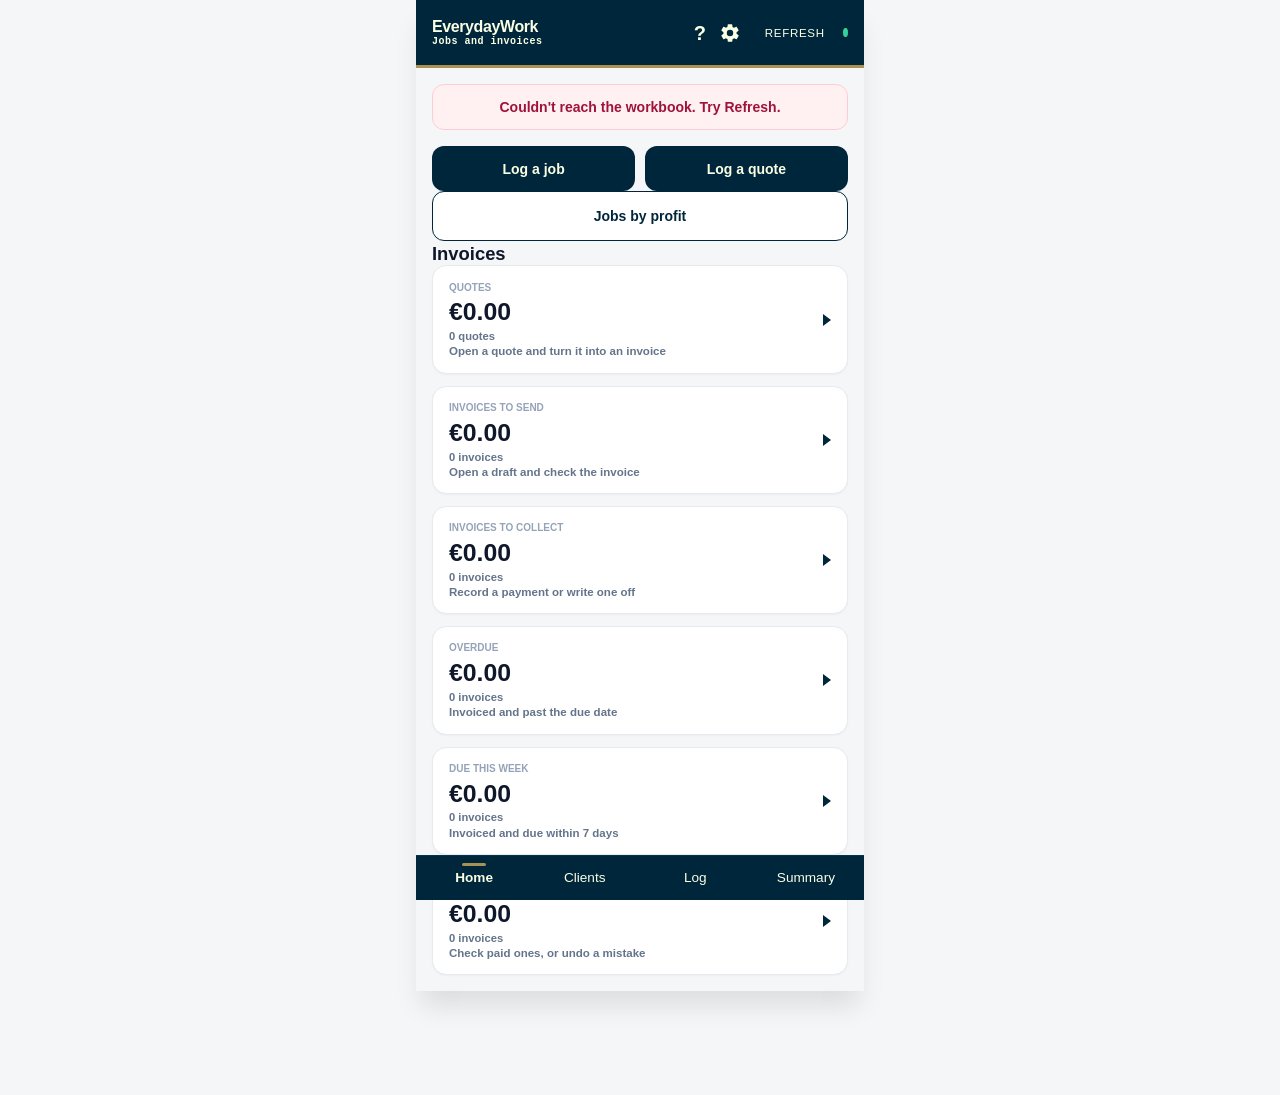
==== commit fdebfc7d: "Show invoiced unpaid invoices due within 7 days. Home lists Due this week beside Overdue. Remind dra" ====
--- a/index.html
+++ b/index.html
@@ -6,9 +6,9 @@
   <meta name="viewport" content="width=device-width, initial-scale=1, maximum-scale=1, user-scalable=no, viewport-fit=cover">
   
   <!-- Link to your clean, external styles and logic engines -->
-  <link rel="stylesheet" href="style.css?v=30">
+  <link rel="stylesheet" href="style.css?v=31">
   <script src="config.js?v=1"></script>
-  <script defer src="app.js?v=45"></script>
+  <script defer src="app.js?v=46"></script>
 </head>
 <body>
 
@@ -81,6 +81,15 @@
               </span>
               <svg class="pile-chevron" viewBox="0 0 8 12" width="8" height="12" aria-hidden="true"><path fill="currentColor" d="M0 0l8 6-8 6z"/></svg>
             </button>
+            <button type="button" class="pile" data-action="openList" data-id="week">
+              <span class="pile-copy">
+                <span class="metric-title">Due this week</span>
+                <span class="metric-value" x-text="openWeekAmount"></span>
+                <span class="metric-sub" x-text="openWeekCount"></span>
+                <span class="pile-hint">Invoiced and due within 7 days</span>
+              </span>
+              <svg class="pile-chevron" viewBox="0 0 8 12" width="8" height="12" aria-hidden="true"><path fill="currentColor" d="M0 0l8 6-8 6z"/></svg>
+            </button>
             <button type="button" class="pile" data-action="openList" data-id="done">
               <span class="pile-copy">
                 <span class="metric-title">Finished invoices</span>
@@ -246,9 +255,13 @@
           <p class="page-lead" x-show="detailIsQuote">Turn this quote into an invoice when the client is ready.</p>
           <div class="send-dock">
             <div class="send-dock-inner">
+              <div x-show="detailRemind">
+                <div class="inv-actions">
+                  <button type="button" id="remind-whatsapp" data-action="remindOnWhatsApp" data-disable-when="saving">Remind</button>
+                </div>
+              </div>
               <div x-show="detailOverdue">
                 <div class="inv-actions">
-                  <button type="button" id="remind-whatsapp" data-action="remindOnWhatsApp" data-disable-when="saving">Remind</button>
                   <button type="button" id="email-reminder" class="btn-line" data-action="openEmailReminder" data-disable-when="saving">Email reminder</button>
                 </div>
               </div>
--- a/style.css
+++ b/style.css
@@ -95,6 +95,7 @@
 .invoice-line-amt { flex: 0 0 auto; font-weight: 700; color: #00263B; }
 .invoice-totals { margin-top: 0.35rem; }
 .option-group { border: 1px solid #e2e8f0; border-radius: 0.85rem; padding: 0.35rem 0.9rem 0.9rem; background: #ffffff; }
+.option-group:not([open]) > :not(summary) { display: none; }
 .option-group summary { cursor: pointer; font-weight: 700; color: #00263B; padding: 0.6rem 0; }
 .option-group[open] summary { margin-bottom: 0.15rem; }
 .vat-note { margin: 0 0 0.85rem; color: #64748b; font-size: 0.85rem; font-weight: 600; line-height: 1.4; }
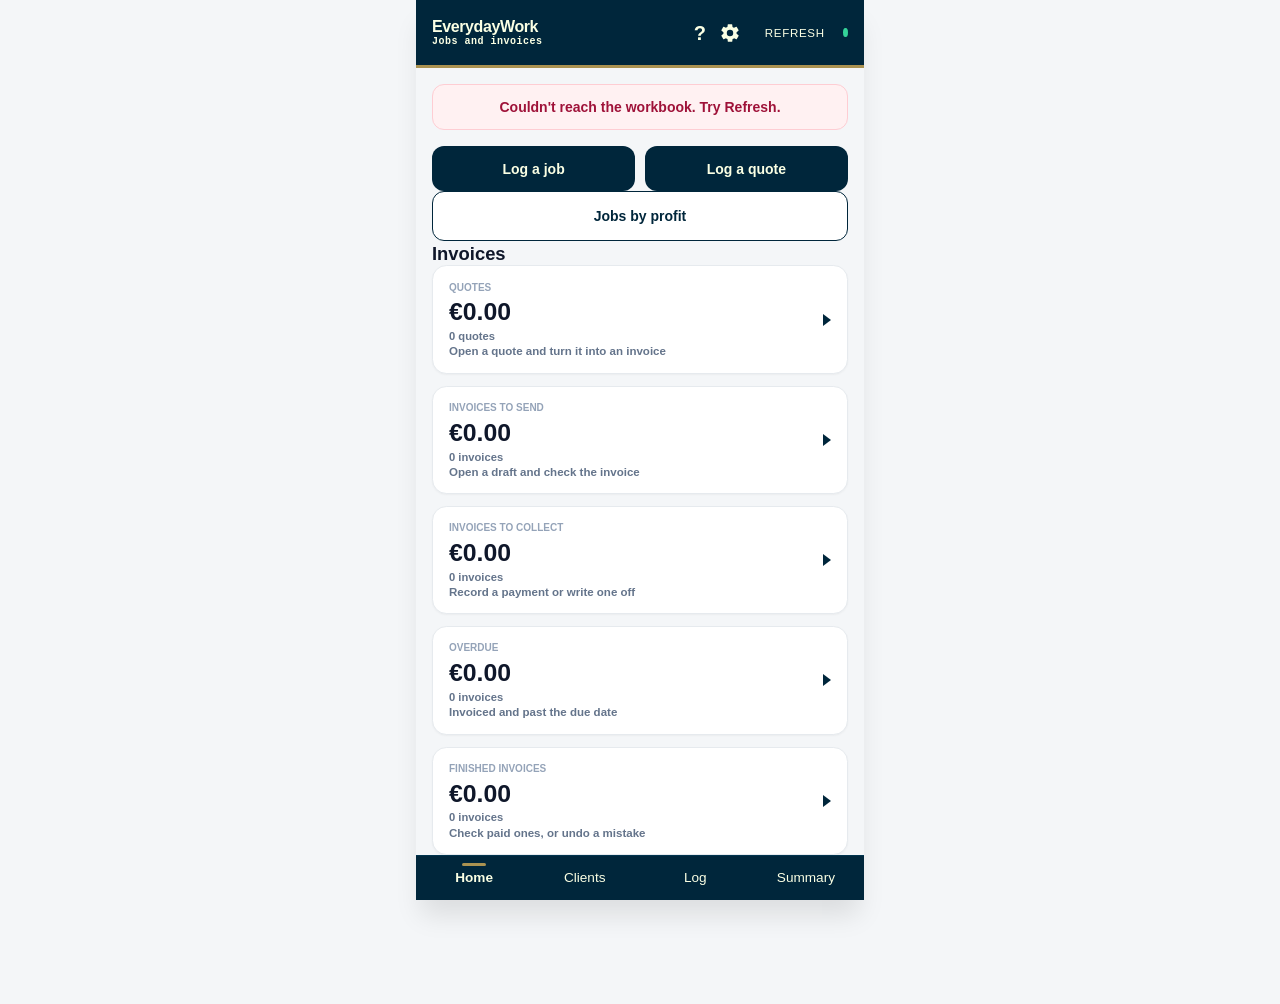
==== commit 20caa019: "Send a quote on WhatsApp with the work and price, then turn it into one invoice. The quote message n" ====
--- a/index.html
+++ b/index.html
@@ -81,15 +81,6 @@
               </span>
               <svg class="pile-chevron" viewBox="0 0 8 12" width="8" height="12" aria-hidden="true"><path fill="currentColor" d="M0 0l8 6-8 6z"/></svg>
             </button>
-            <button type="button" class="pile" data-action="openList" data-id="week">
-              <span class="pile-copy">
-                <span class="metric-title">Due this week</span>
-                <span class="metric-value" x-text="openWeekAmount"></span>
-                <span class="metric-sub" x-text="openWeekCount"></span>
-                <span class="pile-hint">Invoiced and due within 7 days</span>
-              </span>
-              <svg class="pile-chevron" viewBox="0 0 8 12" width="8" height="12" aria-hidden="true"><path fill="currentColor" d="M0 0l8 6-8 6z"/></svg>
-            </button>
             <button type="button" class="pile" data-action="openList" data-id="done">
               <span class="pile-copy">
                 <span class="metric-title">Finished invoices</span>
@@ -255,13 +246,9 @@
           <p class="page-lead" x-show="detailIsQuote">Turn this quote into an invoice when the client is ready.</p>
           <div class="send-dock">
             <div class="send-dock-inner">
-              <div x-show="detailRemind">
+              <div x-show="detailOverdue">
                 <div class="inv-actions">
                   <button type="button" id="remind-whatsapp" data-action="remindOnWhatsApp" data-disable-when="saving">Remind</button>
-                </div>
-              </div>
-              <div x-show="detailOverdue">
-                <div class="inv-actions">
                   <button type="button" id="email-reminder" class="btn-line" data-action="openEmailReminder" data-disable-when="saving">Email reminder</button>
                 </div>
               </div>
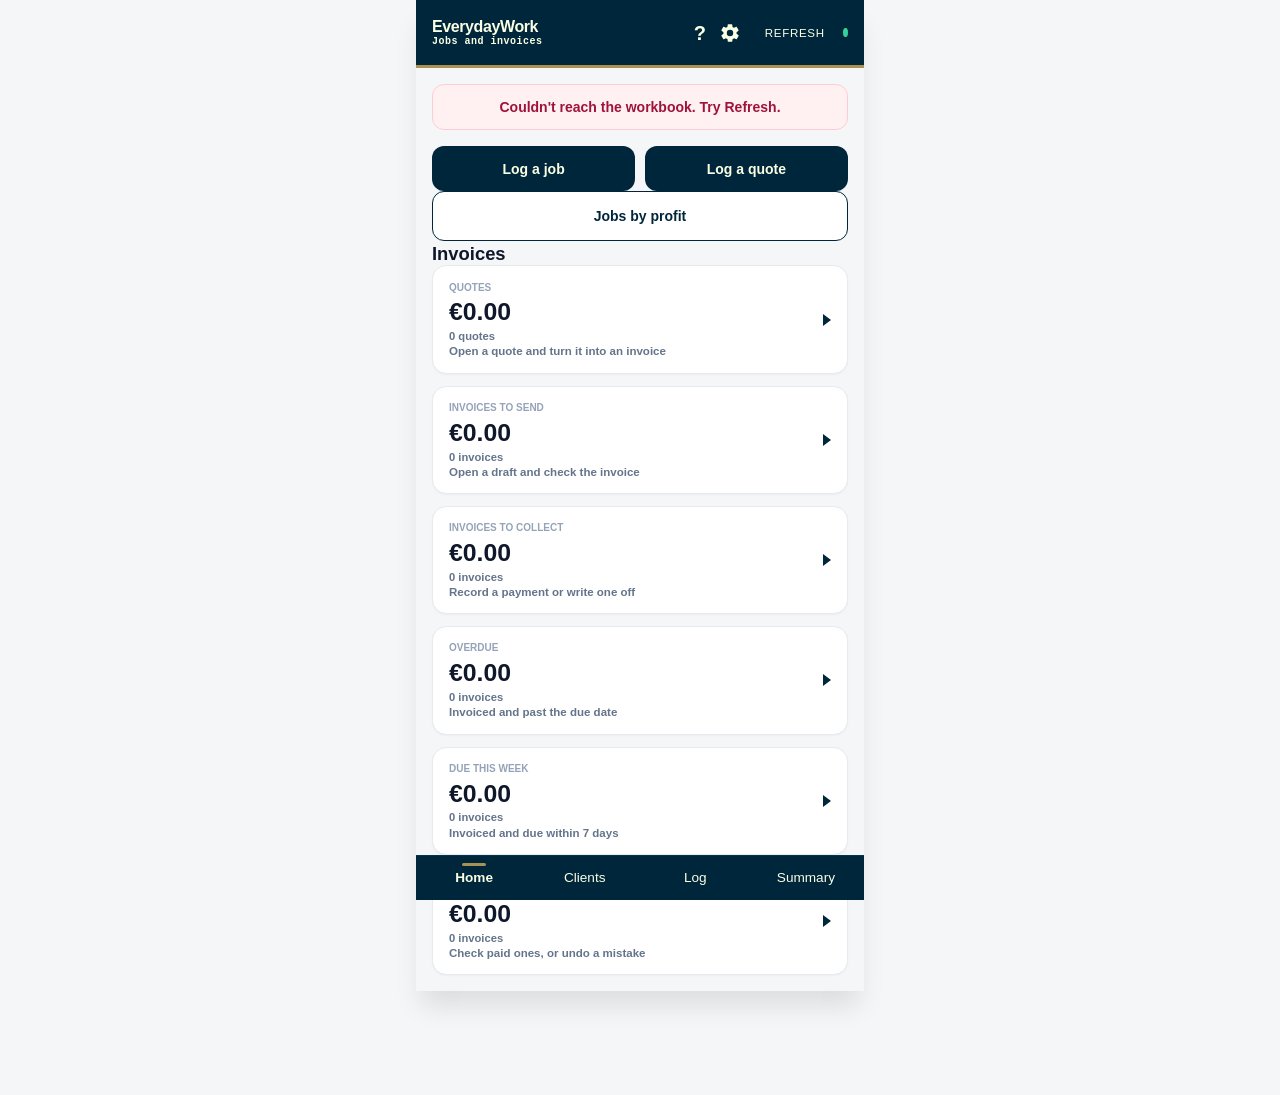
==== commit 3d425e60: "Merge pull request #75 from EverydayBusinessApps/cursor/due-this-week-7c6b Show invoices due this we" ====
--- a/index.html
+++ b/index.html
@@ -81,6 +81,15 @@
               </span>
               <svg class="pile-chevron" viewBox="0 0 8 12" width="8" height="12" aria-hidden="true"><path fill="currentColor" d="M0 0l8 6-8 6z"/></svg>
             </button>
+            <button type="button" class="pile" data-action="openList" data-id="week">
+              <span class="pile-copy">
+                <span class="metric-title">Due this week</span>
+                <span class="metric-value" x-text="openWeekAmount"></span>
+                <span class="metric-sub" x-text="openWeekCount"></span>
+                <span class="pile-hint">Invoiced and due within 7 days</span>
+              </span>
+              <svg class="pile-chevron" viewBox="0 0 8 12" width="8" height="12" aria-hidden="true"><path fill="currentColor" d="M0 0l8 6-8 6z"/></svg>
+            </button>
             <button type="button" class="pile" data-action="openList" data-id="done">
               <span class="pile-copy">
                 <span class="metric-title">Finished invoices</span>
@@ -246,9 +255,13 @@
           <p class="page-lead" x-show="detailIsQuote">Turn this quote into an invoice when the client is ready.</p>
           <div class="send-dock">
             <div class="send-dock-inner">
+              <div x-show="detailRemind">
+                <div class="inv-actions">
+                  <button type="button" id="remind-whatsapp" data-action="remindOnWhatsApp" data-disable-when="saving">Remind</button>
+                </div>
+              </div>
               <div x-show="detailOverdue">
                 <div class="inv-actions">
-                  <button type="button" id="remind-whatsapp" data-action="remindOnWhatsApp" data-disable-when="saving">Remind</button>
                   <button type="button" id="email-reminder" class="btn-line" data-action="openEmailReminder" data-disable-when="saving">Email reminder</button>
                 </div>
               </div>
--- a/style.css
+++ b/style.css
@@ -88,6 +88,9 @@
 .invoice-meta dt { font-size: 0.68rem; font-weight: 700; letter-spacing: 0.04em; text-transform: uppercase; color: #94a3b8; }
 .invoice-meta dd { margin: 0.12rem 0 0; font-size: 0.92rem; font-weight: 600; color: #1e293b; overflow-wrap: anywhere; }
 .invoice-lines { margin-top: 0.85rem; border-top: 1px solid #e6eaee; }
+.related-invoices { margin-top: 0.85rem; }
+.related-invoices .page-lead { margin-bottom: 0.45rem; }
+.related-invoices .inv-row + .inv-row { margin-top: 0.45rem; }
 .invoice-line { display: flex; justify-content: space-between; align-items: flex-start; gap: 0.75rem; padding: 0.7rem 0; border-bottom: 1px solid #f1f5f9; }
 .invoice-line-main { min-width: 0; }
 .invoice-line-title { display: block; font-weight: 700; color: #00263B; overflow-wrap: anywhere; }
